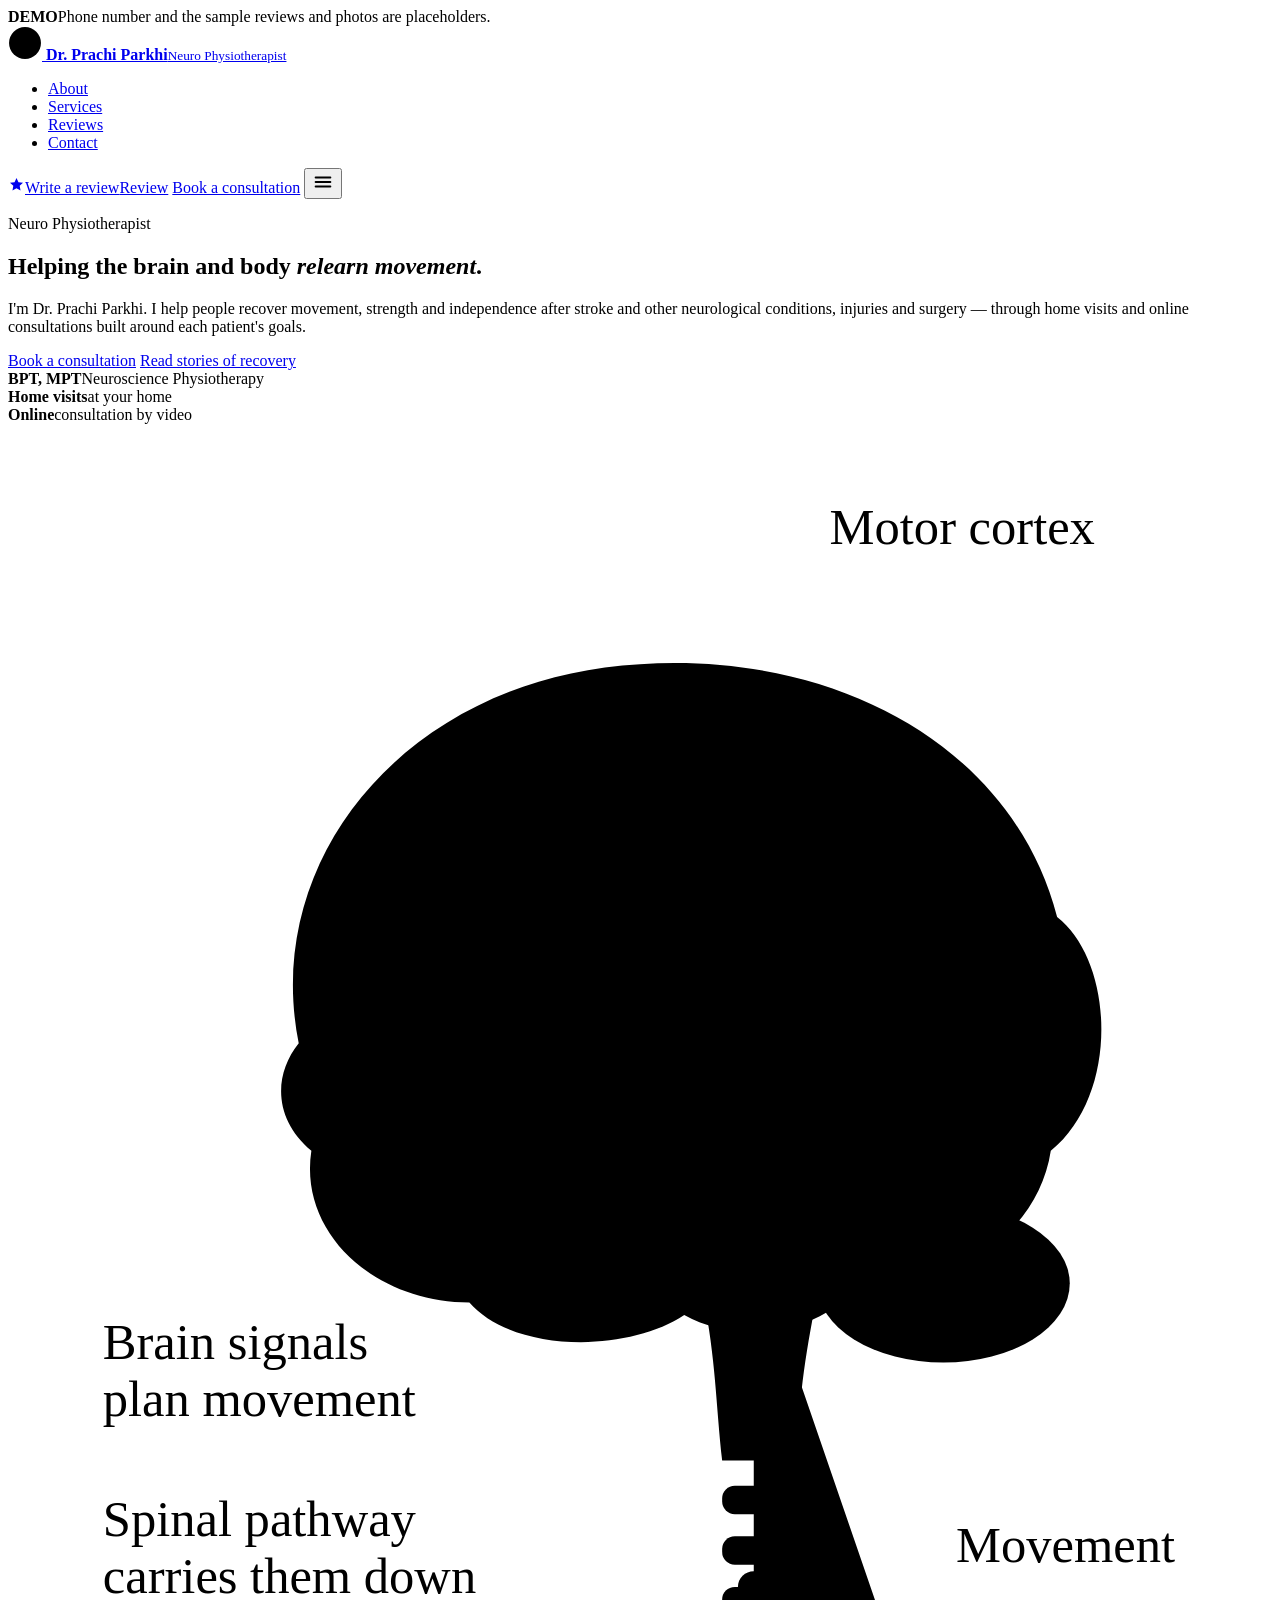
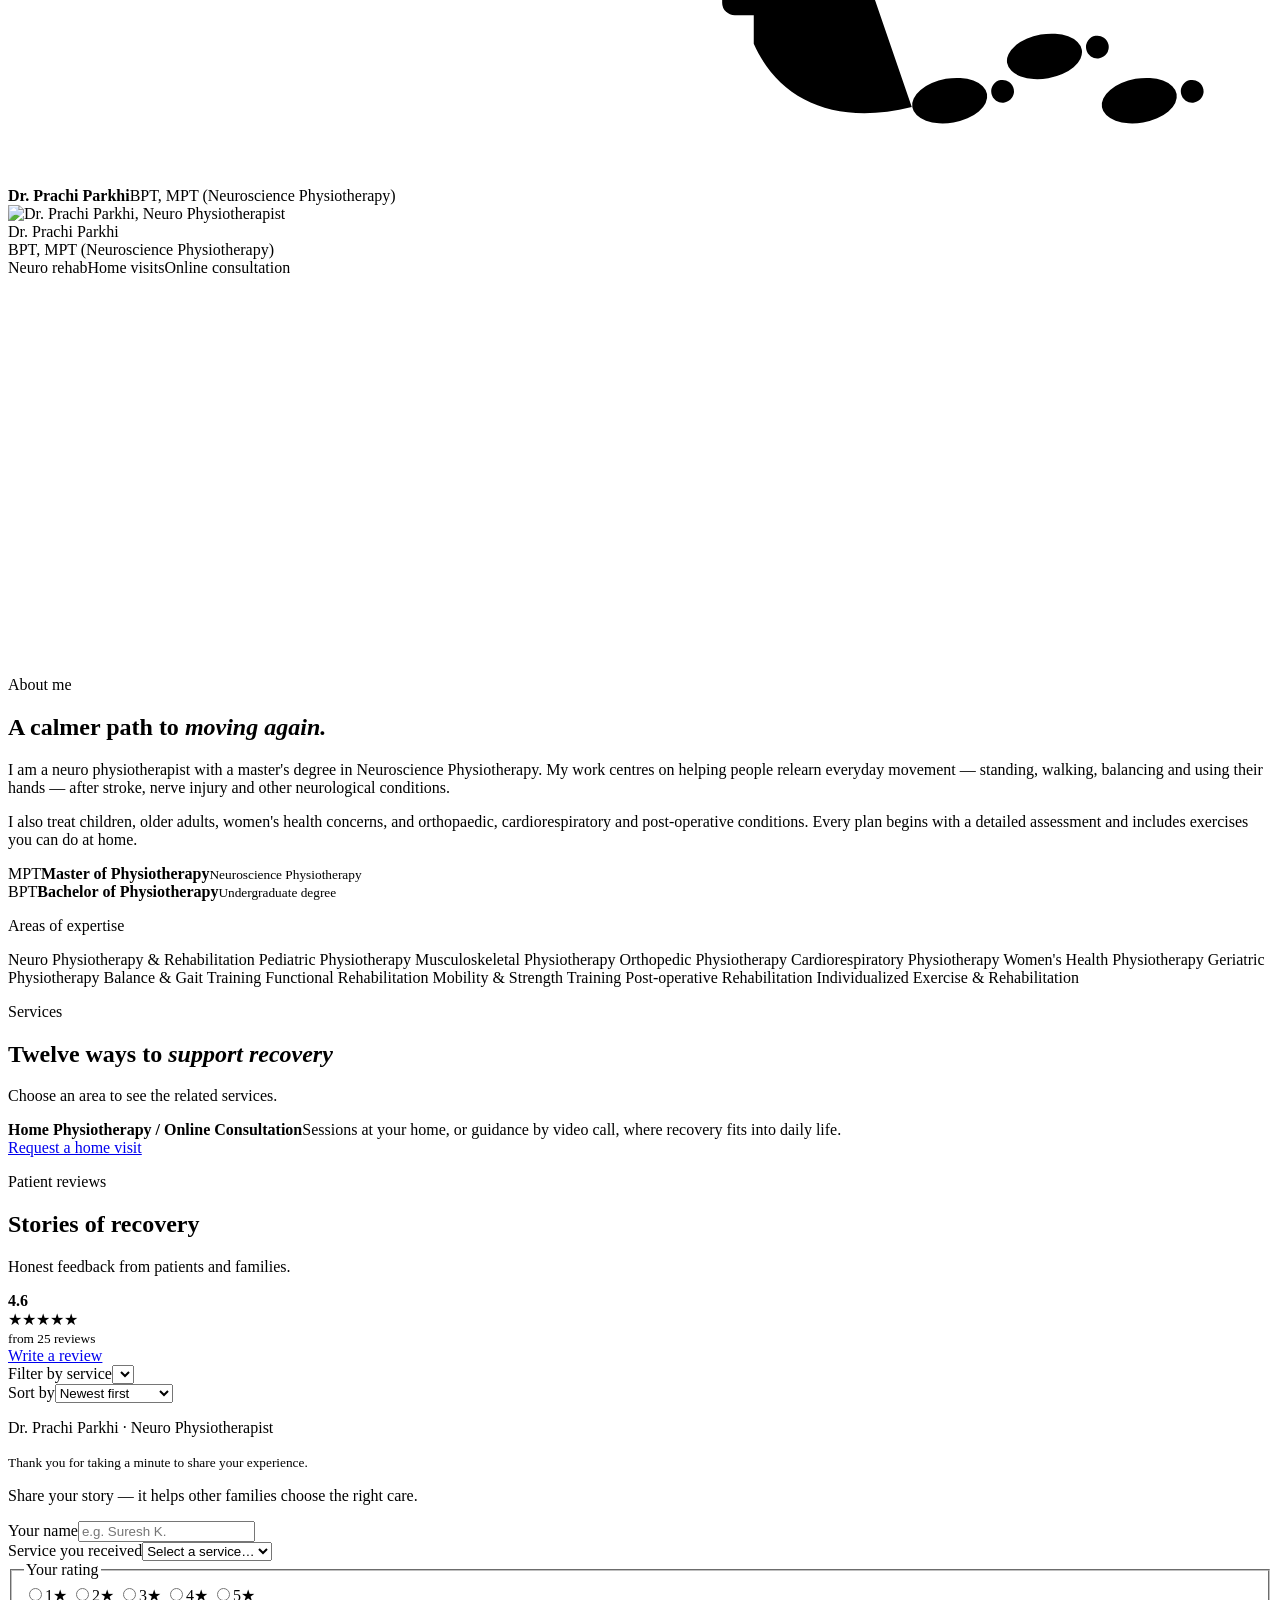
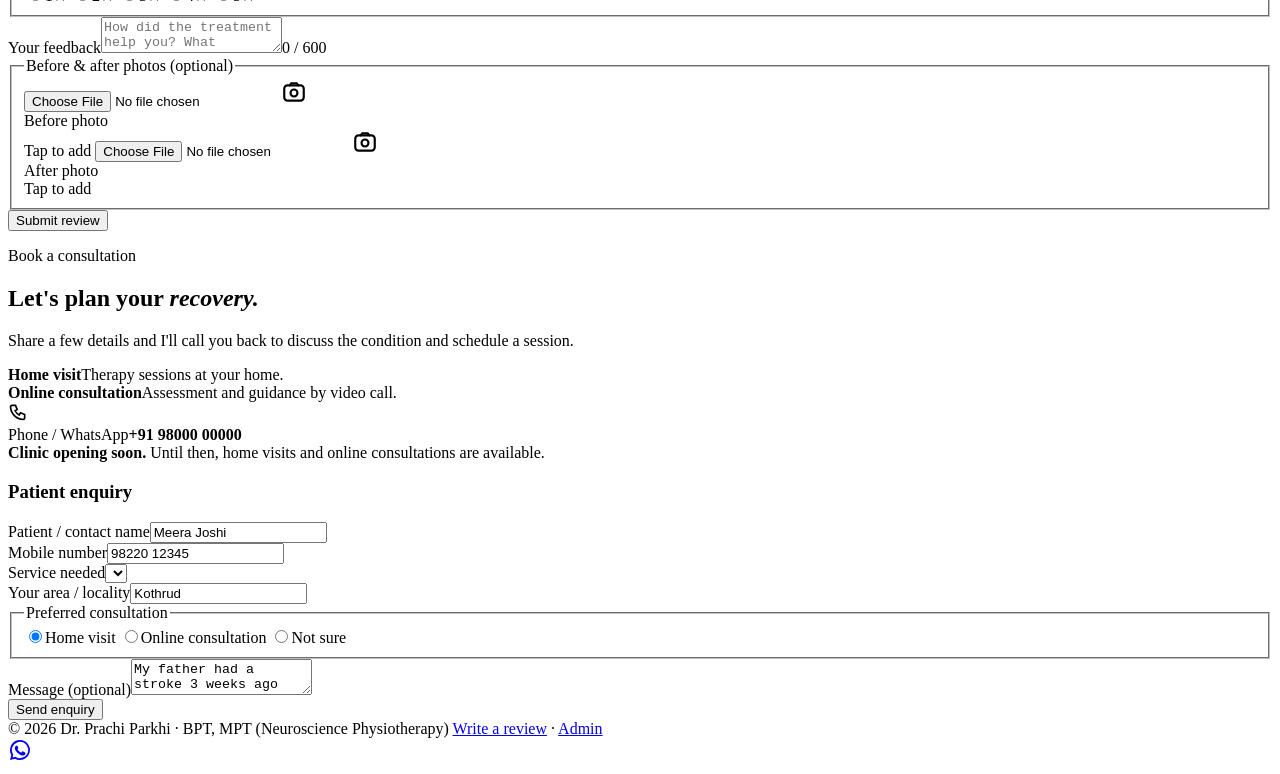
==== index.html @ 71c24b9c "Add files via upload" ====
<!doctype html>
<html lang="en">
<head>
  <meta charset="utf-8">
  <meta name="viewport" content="width=device-width, initial-scale=1, viewport-fit=cover">
  <title>Dr. Prachi Parkhi Physiotherapy</title>
  <meta name="description" content="Dr. Prachi Parkhi — Neuro Physiotherapist (BPT, MPT Neuroscience Physiotherapy). Neuro rehabilitation for stroke, Parkinson's, spinal cord and brain injury, plus paediatric, orthopaedic, geriatric and women's health physiotherapy. Home visits and online consultation.">
  <meta name="keywords" content="Dr. Prachi Parkhi, neuro physiotherapist, neuro rehabilitation, stroke rehabilitation, Parkinson's physiotherapy, home physiotherapy, online physiotherapy consultation, paediatric physiotherapy, orthopaedic physiotherapy, geriatric physiotherapy, women's health physiotherapy">
  <meta property="og:title" content="Dr. Prachi Parkhi — Neuro Physiotherapist">
  <meta property="og:description" content="Neuro rehabilitation and complete physiotherapy care. Home visits and online consultation. Read stories of recovery and book a consultation.">
  <meta property="og:url" content="https://www.example.com/">
  <meta property="og:type" content="website">
  <link rel="canonical" href="https://www.example.com/">
  <link rel="icon" href="images/favicon.svg" type="image/svg+xml">
  <link rel="manifest" href="site.webmanifest">
  <meta name="theme-color" content="#1E6B66">
  <link rel="preconnect" href="https://fonts.googleapis.com">
  <link rel="preconnect" href="https://fonts.gstatic.com" crossorigin>
  <link rel="stylesheet" href="https://fonts.googleapis.com/css2?family=Bricolage+Grotesque:opsz,wght@12..96,500;12..96,700&family=Instrument+Serif:ital@0;1&family=Plus+Jakarta+Sans:wght@400;600;700&family=Source+Sans+3:wght@400;600;700&family=IBM+Plex+Mono:wght@400;500&display=swap">
  <link rel="stylesheet" href="css/style.css">
  <script type="application/ld+json">
{
  "@context": "https://schema.org",
  "@type": "Physiotherapy",
  "name": "Dr. Prachi Parkhi — Neuro Physiotherapist",
  "description": "Neuro physiotherapy and rehabilitation, with paediatric, orthopaedic & MSK, cardiorespiratory, women's health and geriatric physiotherapy. Home visits and online consultation.",
  "medicalSpecialty": "Neurologic",
  "employee": {"@type":"Person","name":"Dr. Prachi Parkhi","jobTitle":"Neuro Physiotherapist","hasCredential":["BPT","MPT (Neuroscience Physiotherapy)"]},
  "availableService": [
    {"@type":"MedicalTherapy","name":"Neuro Rehabilitation"},
    {"@type":"MedicalTherapy","name":"Balance & Gait Training"},
    {"@type":"MedicalTherapy","name":"Functional Rehabilitation"},
    {"@type":"MedicalTherapy","name":"Orthopedic & MSK Rehabilitation"},
    {"@type":"MedicalTherapy","name":"Pain Management"},
    {"@type":"MedicalTherapy","name":"Post-operative Rehabilitation"},
    {"@type":"MedicalTherapy","name":"Pediatric Physiotherapy"},
    {"@type":"MedicalTherapy","name":"Women's Health Physiotherapy"},
    {"@type":"MedicalTherapy","name":"Geriatric Physiotherapy"},
    {"@type":"MedicalTherapy","name":"Cardiorespiratory Physiotherapy"},
    {"@type":"MedicalTherapy","name":"Strength & Conditioning"},
    {"@type":"MedicalTherapy","name":"Home Physiotherapy / Online Consultation"}
  ]
}
</script>
</head>
<body>
<div class="demo" role="note"><b>DEMO</b>Phone number and the sample reviews and photos are placeholders.</div>

<header class="nav">
  <div class="wrap bar">
    <a class="brand" href="#top" aria-label="Dr. Prachi Parkhi, home">
      <svg width="34" height="34" viewBox="0 0 32 32" aria-hidden="true"><circle cx="16" cy="16" r="15" fill="var(--primary)"/><path d="M7 18c3 0 3-6 6-6s3 9 6 9 3-6 6-6" fill="none" stroke="var(--primary-ink)" stroke-width="2.4" stroke-linecap="round"/></svg>
      <span class="bt"><strong>Dr. Prachi Parkhi</strong><small>Neuro Physiotherapist</small></span>
    </a>
    <nav aria-label="Main"><ul class="desk">
      <li><a href="#about">About</a></li>
      <li><a href="#services">Services</a></li>
      <li><a href="#reviews">Reviews</a></li>
      <li><a href="#contact">Contact</a></li>
    </ul></nav>
    <div class="nav-end">
      <a class="btn btn-review" href="#reviewForm"><svg width="17" height="17" viewBox="0 0 24 24" aria-hidden="true"><path fill="currentColor" d="M12 2.8l2.8 5.9 6.4.8-4.7 4.4 1.2 6.4L12 17.2l-5.7 3.1 1.2-6.4-4.7-4.4 6.4-.8z"/></svg><span class="full">Write a review</span><span class="short">Review</span></a>
      <a class="btn btn-accent btn-book" href="#contact">Book a consultation</a>
      <button class="menu-btn" id="menuBtn" type="button" aria-expanded="false" aria-controls="mobileMenu" aria-label="Open menu">
        <svg width="22" height="22" viewBox="0 0 24 24" fill="none" stroke="currentColor" stroke-width="2.2" stroke-linecap="round"><path id="menuIco" d="M4 7h16M4 12h16M4 17h16"/></svg>
      </button>
    </div>
  </div>
  <div class="mobile-menu" id="mobileMenu" hidden>
    <ul class="wrap" style="list-style:none;margin:0">
      <li><a href="#about">About</a></li>
      <li><a href="#services">Services</a></li>
      <li><a href="#reviews">Reviews</a></li>
      <li><a href="#reviewForm" class="mm-review">★ Write a review</a></li>
      <li><a href="#contact">Book a consultation</a></li>
    </ul>
  </div>
</header>

<main id="top">
  <section class="hero">
    <div class="wrap">
      <div>
        <p class="label">Neuro Physiotherapist</p>
        <h1>Helping the brain and body <em>relearn movement</em>.</h1>
        <p class="lede">I'm Dr. Prachi Parkhi. I help people recover movement, strength and independence after stroke and other neurological conditions, injuries and surgery — through home visits and online consultations built around each patient's goals.</p>
        <div class="ctas">
          <a class="btn btn-accent" href="#contact">Book a consultation</a>
          <a class="btn btn-outline" href="#reviews">Read stories of recovery</a>
        </div>
        <div class="facts">
          <div><strong>BPT, MPT</strong><span>Neuroscience Physiotherapy</span></div>
          <div><strong>Home visits</strong><span>at your home</span></div>
          <div><strong>Online</strong><span>consultation by video</span></div>
        </div>
      </div>
      <figure class="portrait" style="margin:0">
        <svg id="brainSvg" viewBox="0 0 400 430" role="img" aria-label="Illustration: the brain's motor cortex sends signals down the spinal cord to the legs, producing a step forward">
          <ellipse class="b-cereb" cx="296" cy="272" rx="40" ry="25"/>
          <path class="b-gyri" d="M266 268c10-6 22-6 32 0M270 280c12-5 26-5 38 1M280 291c9-3 19-3 28 0"/>
          <path class="b-stem" d="M220 276c4 20 4 34 6 52h24c0-18 2-32 6-52z"/>
          <path class="b-brain" d="M92 196C80 136 128 80 200 76c62-4 118 26 132 80 18 14 20 56-2 74-4 26-30 44-58 40-14 18-40 22-58 12-18 12-54 12-68-4-30 0-54-22-50-48-12-10-12-24-4-34z"/>
          <path class="b-gyri" d="M118 148c18-10 30 8 50-2M108 196c20-10 40 10 64-4M136 246c20-12 44 6 66-6M252 108c12 18 0 30 16 46M282 130c16 16 4 32 20 46M272 198c20-4 30 16 48 14M244 238c16-12 30 6 50-2M150 108c14 4 20 20 36 18"/>
          <path class="b-sulcus" d="M138 230c42-18 82-10 124-26"/>
          <path class="b-motor" d="M210 84c-10 48-16 96-34 142"/>
          <path class="b-sulcus" d="M226 80c-10 50-16 100-34 146"/>
          <path class="b-cord" d="M238 328v58"/>
          <rect class="b-vert" x="226" y="336" width="24" height="9" rx="4"/>
          <rect class="b-vert" x="226" y="352" width="24" height="9" rx="4"/>
          <rect class="b-vert" x="226" y="368" width="24" height="9" rx="4"/>
          <path class="b-tract" id="tract" d="M198 150c6 50 26 92 38 140v96c8 18 26 26 50 20"/>
          <circle class="b-pulse" r="5"><animateMotion dur="2.6s" repeatCount="indefinite" begin="0s"><mpath href="#tract"/></animateMotion></circle>
          <circle class="b-pulse" r="0"><set attributeName="r" to="5" begin="0.87s"/><animateMotion dur="2.6s" repeatCount="indefinite" begin="0.87s"><mpath href="#tract"/></animateMotion></circle>
          <circle class="b-pulse" r="0"><set attributeName="r" to="5" begin="1.73s"/><animateMotion dur="2.6s" repeatCount="indefinite" begin="1.73s"><mpath href="#tract"/></animateMotion></circle>
          <g class="b-foot">
            <g transform="rotate(80 298 404)"><ellipse cx="298" cy="404" rx="7" ry="12"/><circle cx="298" cy="387" r="3.6"/></g>
            <g transform="rotate(80 328 390)"><ellipse cx="328" cy="390" rx="7" ry="12"/><circle cx="328" cy="373" r="3.6"/></g>
            <g transform="rotate(80 358 404)"><ellipse cx="358" cy="404" rx="7" ry="12"/><circle cx="358" cy="387" r="3.6"/></g>
          </g>
          <path class="b-lead" d="M214 92L256 40"/><circle class="b-dot" cx="214" cy="92" r="4"/>
          <text class="b-lbl" x="260" y="38">Motor cortex</text>
          <path class="b-lead" d="M100 300L168 300"/>
          <text class="b-lbl" x="30" y="296">Brain signals</text>
          <text class="b-lbl" x="30" y="314" style="font-weight:400;fill:var(--muted)">plan movement</text>
          <path class="b-lead" d="M224 356L160 356"/>
          <text class="b-lbl" x="30" y="352">Spinal pathway</text>
          <text class="b-lbl" x="30" y="370" style="font-weight:400;fill:var(--muted)">carries them down</text>
          <text class="b-lbl" x="300" y="360">Movement</text>
        </svg>
        <figcaption class="ph"><strong>Dr. Prachi Parkhi</strong><span>BPT, MPT (Neuroscience Physiotherapy)</span></figcaption>
      </figure>
    </div>
  </section>

  <section class="about" id="about">
    <div class="wrap about-grid">
      <aside class="id-card" aria-label="Profile">
        <img class="id-photo" src="images/prachi-parkhi.jpg" alt="Dr. Prachi Parkhi, Neuro Physiotherapist" width="132" height="132">
        <div>
          <div class="nm">Dr. Prachi Parkhi</div>
          <div class="deg">BPT, MPT (Neuroscience Physiotherapy)</div>
        </div>
                <div class="badges"><span>Neuro rehab</span><span>Home visits</span><span>Online consultation</span></div>
        <svg class="wave" viewBox="0 0 400 120" aria-hidden="true"><path d="M0 80 C40 80 50 30 90 30 S140 100 180 100 230 20 270 20 320 90 360 90 390 60 400 60" fill="none" stroke="var(--b-sun)" stroke-width="3" stroke-linecap="round" opacity=".55"/><path d="M0 100 C40 100 60 60 100 60 S150 110 190 110 240 50 280 50 330 105 370 105 400 90 400 90" fill="none" stroke="var(--b-blue)" stroke-width="2" stroke-linecap="round" opacity=".7"/></svg>
      </aside>
      <div class="about-text">
        <p class="label">About me</p>
        <h2>A calmer path to <i>moving again.</i></h2>
        <p>I am a neuro physiotherapist with a master's degree in Neuroscience Physiotherapy. My work centres on helping people relearn everyday movement — standing, walking, balancing and using their hands — after stroke, nerve injury and other neurological conditions.</p>
        <p>I also treat children, older adults, women's health concerns, and orthopaedic, cardiorespiratory and post-operative conditions. Every plan begins with a detailed assessment and includes exercises you can do at home.</p>
        <div class="quals">
          <div class="qual"><span class="d">MPT</span><span><b>Master of Physiotherapy</b><small>Neuroscience Physiotherapy</small></span></div>
          <div class="qual"><span class="d">BPT</span><span><b>Bachelor of Physiotherapy</b><small>Undergraduate degree</small></span></div>
        </div>
        <p class="label exp-title">Areas of expertise</p>
        <div class="chips">
          <span class="chip key">Neuro Physiotherapy & Rehabilitation</span>
          <span class="chip">Pediatric Physiotherapy</span>
          <span class="chip">Musculoskeletal Physiotherapy</span>
          <span class="chip">Orthopedic Physiotherapy</span>
          <span class="chip">Cardiorespiratory Physiotherapy</span>
          <span class="chip">Women's Health Physiotherapy</span>
          <span class="chip">Geriatric Physiotherapy</span>
          <span class="chip">Balance & Gait Training</span>
          <span class="chip">Functional Rehabilitation</span>
          <span class="chip">Mobility & Strength Training</span>
          <span class="chip">Post-operative Rehabilitation</span>
          <span class="chip">Individualized Exercise & Rehabilitation</span>
        </div>
      </div>
    </div>
  </section>

  <section class="services" id="services">
    <div class="wrap">
      <div class="b-head">
        <p class="b-eyebrow">Services</p>
        <h2>Twelve ways to <i>support recovery</i></h2>
        <p>Choose an area to see the related services.</p>
      </div>
      <div class="tabs-scroll"><div class="tabs" role="tablist" aria-label="Service areas" id="tabs"></div></div>
      <div class="svc-row" id="svcPanel" role="tabpanel"></div>
      <div class="home-band">
        <div><strong>Home Physiotherapy / Online Consultation</strong><span>Sessions at your home, or guidance by video call, where recovery fits into daily life.</span></div>
        <a class="btn" href="#contact" data-svc="Home Physiotherapy / Online Consultation">Request a home visit</a>
      </div>
    </div>
  </section>

  <section class="reviews" id="reviews">
    <div class="wrap">
      <div class="rev-top">
        <div class="sec-head" style="margin:0">
          <p class="label">Patient reviews</p>
          <h2>Stories of recovery</h2>
          <p>Honest feedback from patients and families.</p>
        </div>
        <div class="score-b" aria-live="polite">
          <b id="avg">4.6</b>
          <div><div class="st" id="avgStars" aria-hidden="true">★★★★★</div><small id="count">from 25 reviews</small></div>
          <a class="btn btn-accent btn-sm" href="#reviewForm">Write a review</a>
        </div>
      </div>

      <div class="rev-list-col">
        <div class="rev-tools">
          <div class="field"><label for="fSvc">Filter by service</label><select id="fSvc"></select></div>
          <div class="field"><label for="fSort">Sort by</label><select id="fSort"><option value="new">Newest first</option><option value="high">Highest rating</option><option value="low">Lowest rating</option><option value="photos">With photos first</option></select></div>
          <span class="rev-shown" id="revShown" aria-live="polite"></span>
        </div>
        <div class="rev-list" id="revList"></div>
      </div>

      <form class="card-form rv-form" id="reviewForm" novalidate>
        <div class="rf-head">
          <div class="review-intro">
            <p class="label">Dr. Prachi Parkhi · Neuro Physiotherapist</p>
            <small>Thank you for taking a minute to share your experience.</small>
          </div>
          <p class="hint">Share your story — it helps other families choose the right care.</p>
        </div>
        <div class="rf-a">
          <div class="row2">
            <div class="field"><label for="rvName">Your name</label><input type="text" id="rvName" autocomplete="name" maxlength="60" placeholder="e.g. Suresh K."></div>
            <div class="field"><label for="rvSvc">Service you received</label><select id="rvSvc"><option value="">Select a service…</option></select></div>
          </div>
          <fieldset class="field">
            <legend>Your rating</legend>
            <div class="rate-row">
              <div class="rate">
                <input type="radio" name="rating" id="r1" value="1"><label for="r1">1<span>★</span></label>
                <input type="radio" name="rating" id="r2" value="2"><label for="r2">2<span>★</span></label>
                <input type="radio" name="rating" id="r3" value="3"><label for="r3">3<span>★</span></label>
                <input type="radio" name="rating" id="r4" value="4"><label for="r4">4<span>★</span></label>
                <input type="radio" name="rating" id="r5" value="5"><label for="r5">5<span>★</span></label>
              </div>
              <span class="rate-word" id="rateWord"></span>
            </div>
          </fieldset>
          <div class="field"><label for="rvText">Your feedback</label><textarea id="rvText" maxlength="600" placeholder="How did the treatment help you? What changed in your daily life?"></textarea><span class="count" id="rvCount">0 / 600</span></div>
        </div>
        <div class="rf-b">
          <fieldset class="field">
            <legend>Before & after photos <span class="opt">(optional)</span></legend>
            <div class="photos">
              <label class="drop" id="dropBefore"><input type="file" accept="image/*" id="fileBefore" aria-label="Add a before photo">
                <span><svg width="26" height="26" viewBox="0 0 24 24" fill="none" stroke="currentColor" stroke-width="2" stroke-linecap="round"><rect x="3" y="5" width="18" height="14" rx="3"/><circle cx="12" cy="12" r="3.2"/><path d="M8 5l1.5-2h5L16 5"/></svg><br><span class="t">Before photo</span><br><span class="s">Tap to add</span></span>
              </label>
              <label class="drop" id="dropAfter"><input type="file" accept="image/*" id="fileAfter" aria-label="Add an after photo">
                <span><svg width="26" height="26" viewBox="0 0 24 24" fill="none" stroke="currentColor" stroke-width="2" stroke-linecap="round"><rect x="3" y="5" width="18" height="14" rx="3"/><circle cx="12" cy="12" r="3.2"/><path d="M8 5l1.5-2h5L16 5"/></svg><br><span class="t">After photo</span><br><span class="s">Tap to add</span></span>
              </label>
            </div>
          </fieldset>
          <label class="check" id="consentRow" hidden><input type="checkbox" id="rvConsent"> I agree that these photos may be shown on this website with my review.</label>
          <p class="err" id="rvErr" hidden></p>
          <button class="btn btn-primary" type="submit" id="rvSubmit">Submit review</button>
          <div class="ok" id="rvOk" hidden><strong>Thank you for sharing your story.</strong><span>Dr. Prachi will review it shortly; it will appear on the website once approved.</span></div>
        </div>
      </form>
    </div>
  </section>

  <section class="contact" id="contact">
    <div class="wrap">
      <div class="contact-info">
        <p class="label">Book a consultation</p>
        <h2>Let's plan your <i>recovery.</i></h2>
        <p style="color:var(--muted)">Share a few details and I'll call you back to discuss the condition and schedule a session.</p>
        <div class="modes">
          <div class="mode"><b>Home visit</b><span>Therapy sessions at your home.</span></div>
          <div class="mode"><b>Online consultation</b><span>Assessment and guidance by video call.</span></div>
        </div>
        <div class="contact-line"><div class="ico"><svg width="20" height="20" viewBox="0 0 24 24" fill="none" stroke="currentColor" stroke-width="2"><path d="M5 4h4l2 5-2.5 1.5a11 11 0 0 0 5 5L15 13l5 2v4a2 2 0 0 1-2 2A16 16 0 0 1 3 6a2 2 0 0 1 2-2"/></svg></div><div><span>Phone / WhatsApp</span><strong>+91 98000 00000</strong></div></div>
        <div class="soon"><strong>Clinic opening soon.</strong> Until then, home visits and online consultations are available.</div>
      </div>

      <form class="card-form" id="enqForm" novalidate>
        <h3>Patient enquiry</h3>
        <div class="row2">
          <div class="field"><label for="eqName">Patient / contact name</label><input type="text" id="eqName" autocomplete="name" value="Meera Joshi"></div>
          <div class="field"><label for="eqPhone">Mobile number</label><input type="tel" id="eqPhone" autocomplete="tel" inputmode="tel" value="98220 12345"></div>
        </div>
        <div class="row2">
          <div class="field"><label for="eqSvc">Service needed</label><select id="eqSvc"></select></div>
          <div class="field"><label for="eqArea">Your area / locality</label><input type="text" id="eqArea" value="Kothrud"></div>
        </div>
        <fieldset class="field">
          <legend>Preferred consultation</legend>
          <div class="pills">
            <input type="radio" name="mode" id="mHome" value="Home visit" checked><label for="mHome">Home visit</label>
            <input type="radio" name="mode" id="mOnline" value="Online consultation"><label for="mOnline">Online consultation</label>
            <input type="radio" name="mode" id="mUnsure" value="Not sure"><label for="mUnsure">Not sure</label>
          </div>
        </fieldset>
        <div class="field"><label for="eqMsg">Message <span class="opt">(optional)</span></label><textarea id="eqMsg" placeholder="Brief history, when symptoms started, current difficulties…">My father had a stroke 3 weeks ago and has weakness on his right side. Looking for home sessions.</textarea></div>
        <p class="err" id="eqErr" hidden></p>
        <button class="btn btn-accent" type="submit">Send enquiry</button>
        <div class="ok" id="eqOk" hidden>
          <strong>Enquiry ready.</strong>
          <span>In this demo nothing is sent. On the live site it arrives by email; you can also send it on WhatsApp now:</span>
          <a class="btn btn-wa" id="eqWa" href="#" target="_blank" rel="noopener">Send on WhatsApp</a>
        </div>
      </form>
    </div>
  </section>
</main>

<footer>
  <div class="wrap">
    <span>© 2026 Dr. Prachi Parkhi · BPT, MPT (Neuroscience Physiotherapy)</span>
    <span><a href="#review">Write a review</a> · <a href="#admin">Admin</a></span>
  </div>
</footer>

<a class="wa-float" id="waFloat" href="#" target="_blank" rel="noopener" aria-label="Chat on WhatsApp">
  <svg width="24" height="24" viewBox="0 0 24 24" aria-hidden="true"><path fill="currentColor" d="M12 2a10 10 0 0 0-8.6 15.1L2 22l5-1.3A10 10 0 1 0 12 2Zm0 18.2a8.2 8.2 0 0 1-4.2-1.2l-.3-.2-3 .8.8-2.9-.2-.3A8.2 8.2 0 1 1 12 20.2Zm4.5-6.1c-.2-.1-1.5-.7-1.7-.8-.2-.1-.4-.1-.6.1l-.8 1c-.1.2-.3.2-.5.1a6.7 6.7 0 0 1-3.3-2.9c-.3-.4.3-.4.7-1.3.1-.2 0-.3 0-.4l-.8-1.8c-.2-.5-.4-.4-.6-.4h-.5a1 1 0 0 0-.7.3 3 3 0 0 0-.9 2.2 5.2 5.2 0 0 0 1.1 2.7 11.8 11.8 0 0 0 4.5 4c1.7.7 2.3.8 3.2.6.5-.1 1.5-.6 1.7-1.2.2-.6.2-1.1.2-1.2-.1-.1-.3-.2-.5-.3Z"/></svg>
</a>

<div class="admin" id="admin" hidden>
  <div class="wrap">
    <div class="admin-bar">
      <div><p class="label">Admin</p><h2>Review approvals</h2></div>
      <a class="btn btn-ghost btn-sm" href="#top">Back to website</a>
    </div>
    <form class="card pin" id="pinForm" novalidate>
      <h3>Enter admin PIN</h3>
      <div class="field"><label for="pinIn">PIN</label><input type="password" id="pinIn" inputmode="numeric" autocomplete="off"></div>
      <small>Demo PIN: 1234. The live site will use a proper login.</small>
      <p class="err" id="pinErr" hidden>That PIN is incorrect. Try again.</p>
      <button class="btn btn-primary" type="submit">Open admin</button>
    </form>
    <div id="adminBody" hidden>
      <div class="atabs" role="tablist">
        <button type="button" role="tab" aria-selected="true" data-t="pending">Pending<span class="c" id="cPending">0</span></button>
        <button type="button" role="tab" aria-selected="false" data-t="approved">Published</button>
      </div>
      <div class="alist" id="aList"></div>
    </div>
  </div>
</div>

<script src="js/main.js"></script>
</body>
</html>
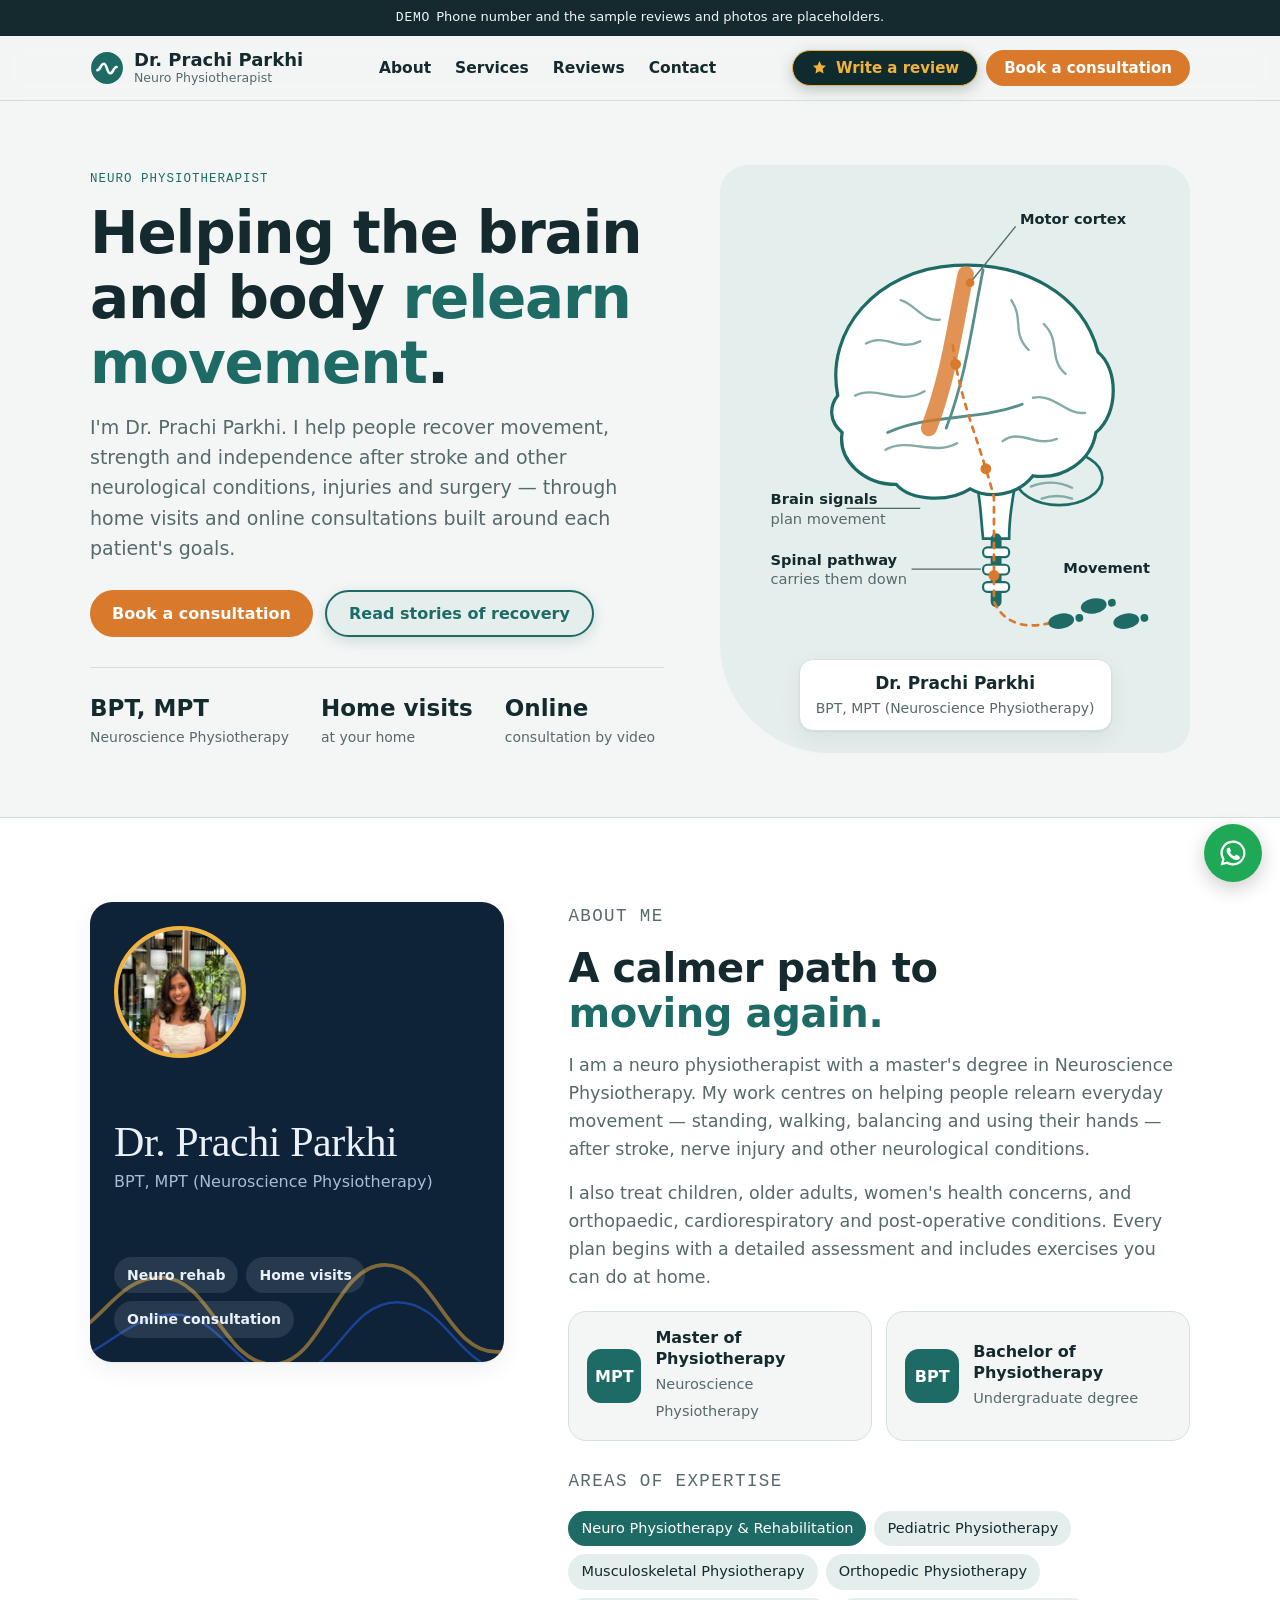
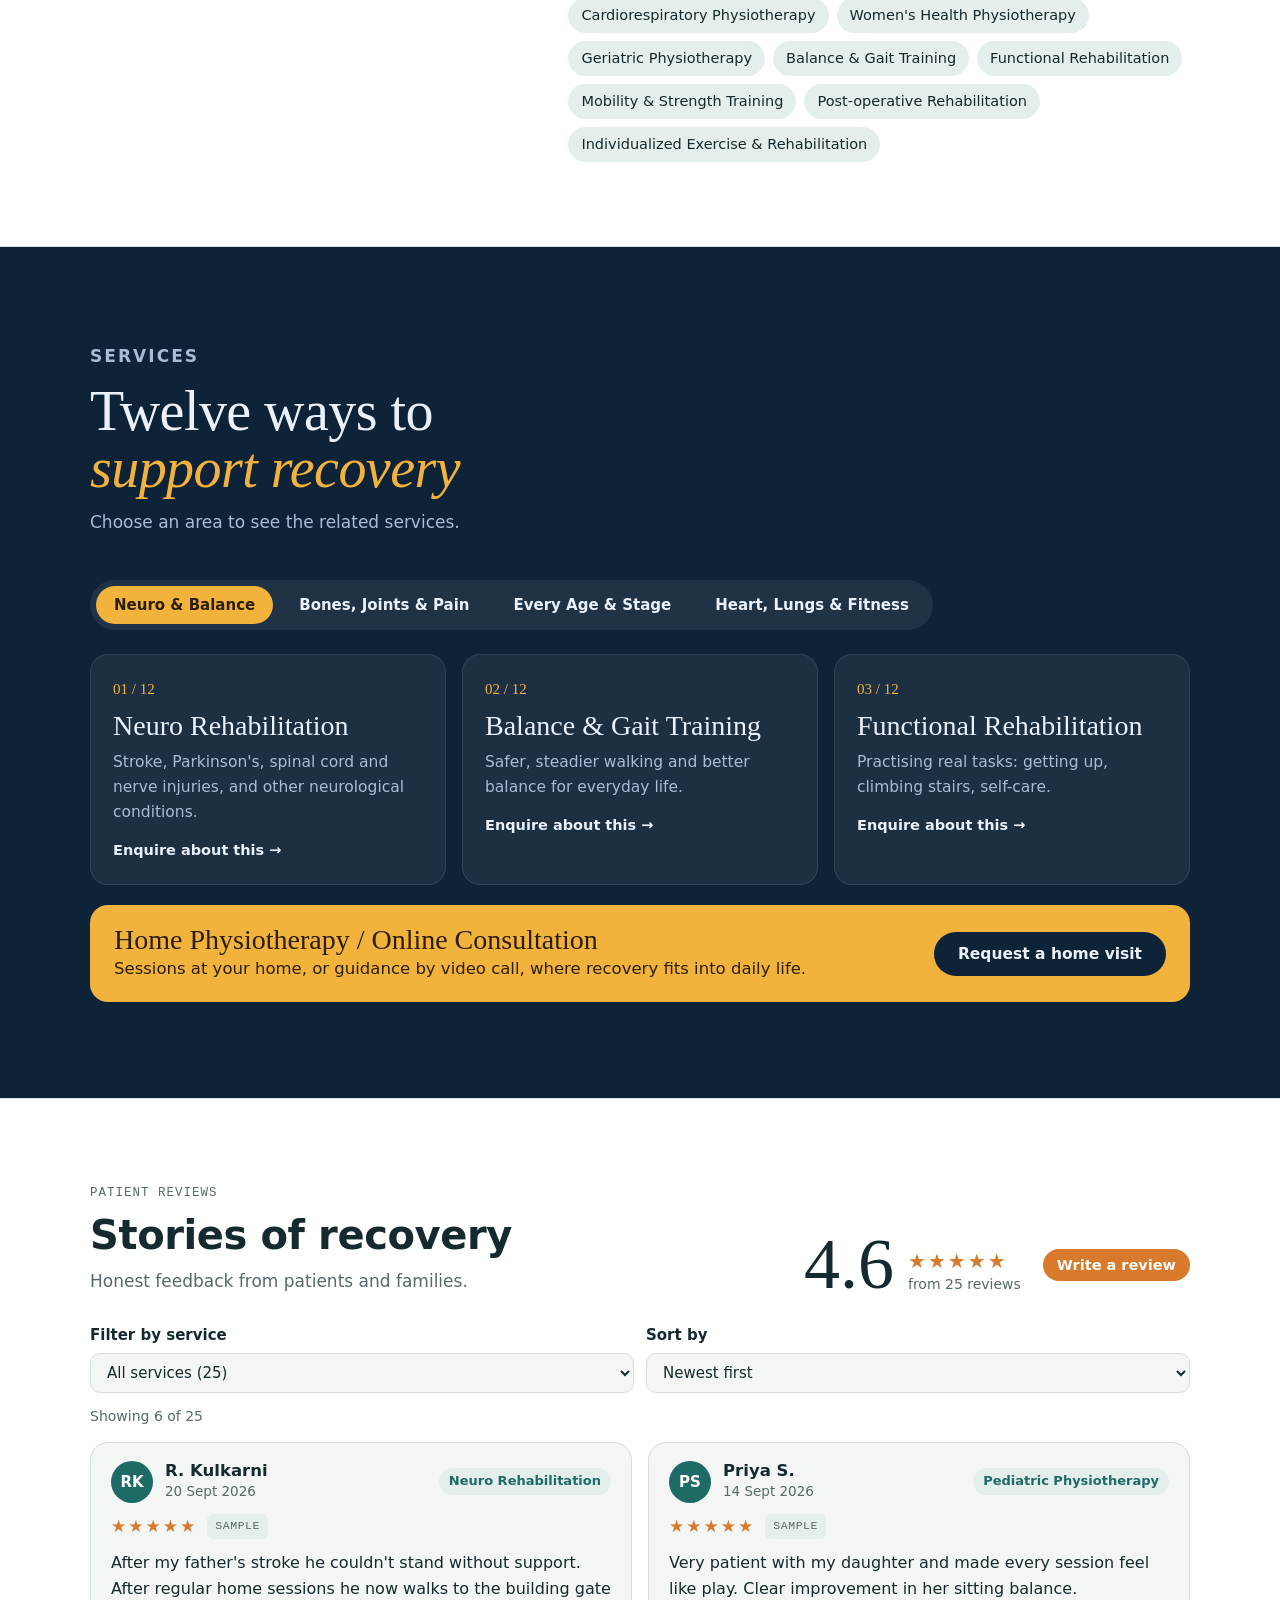
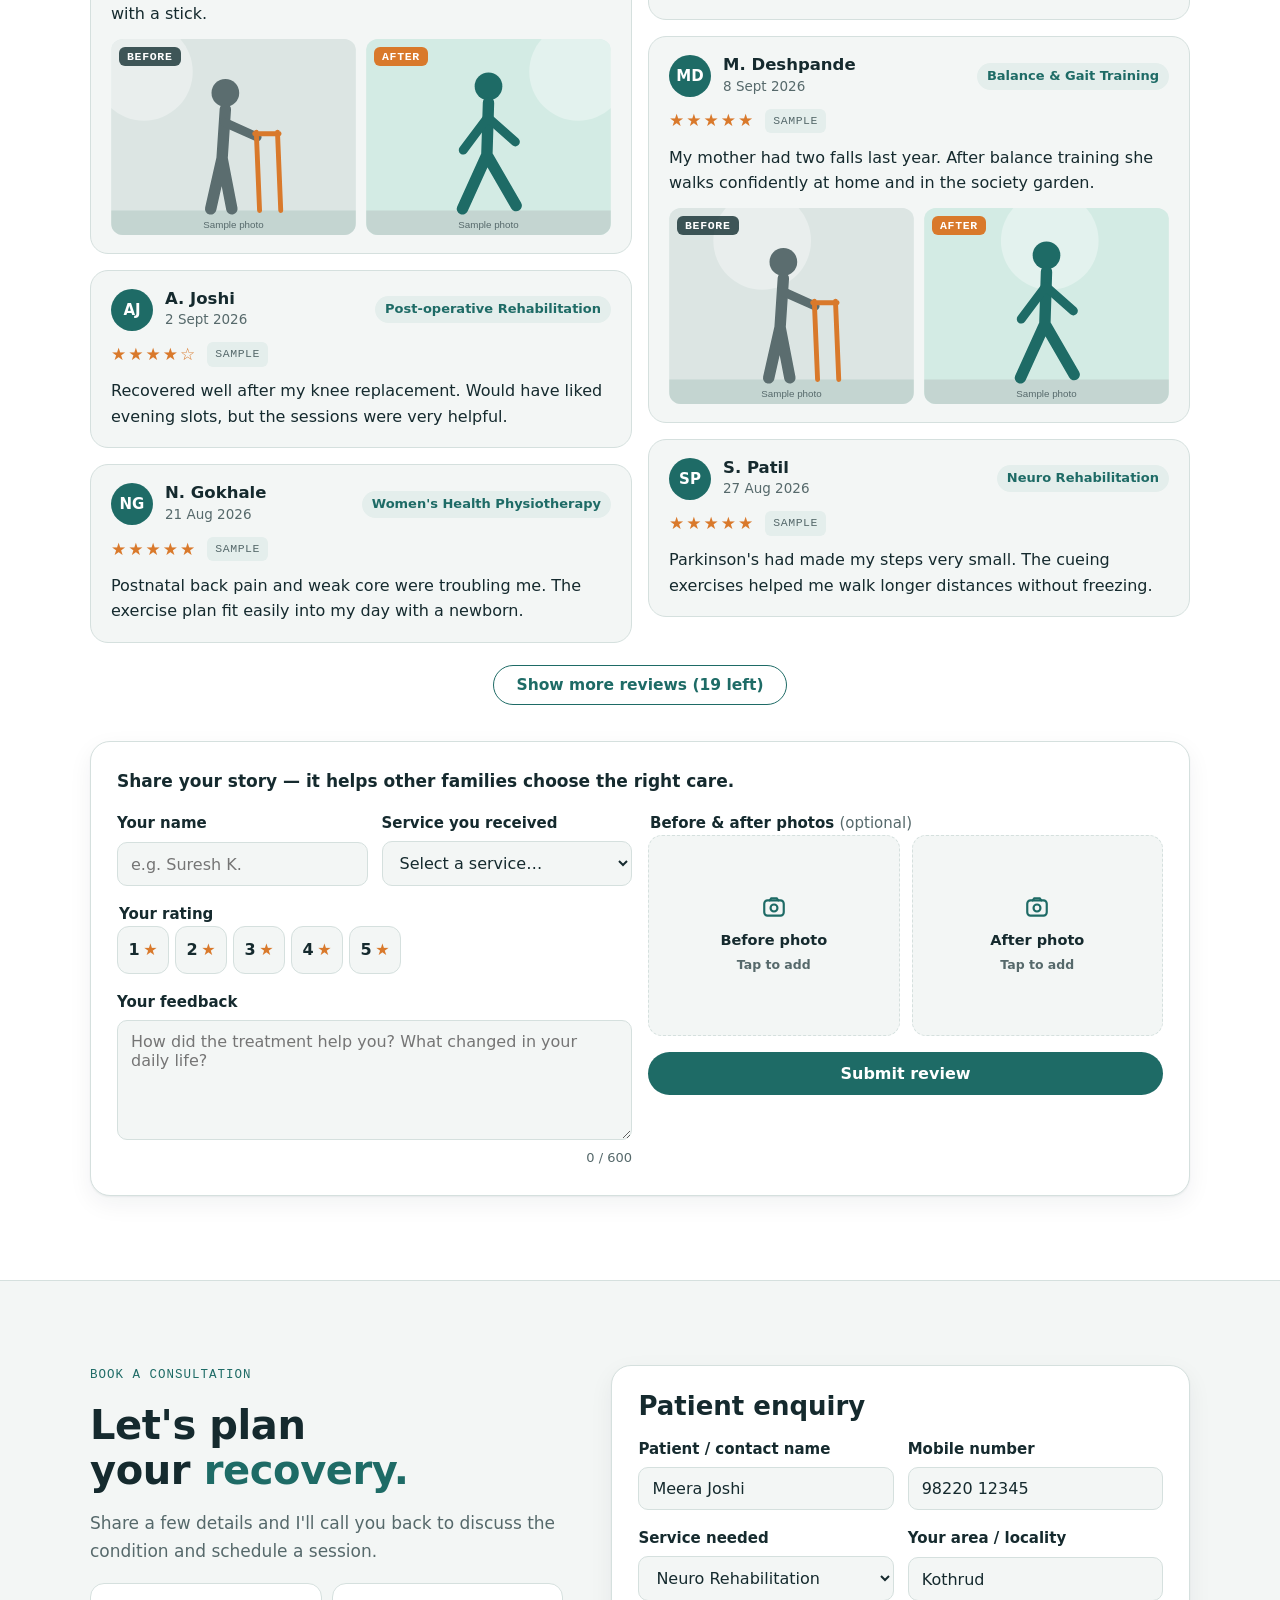
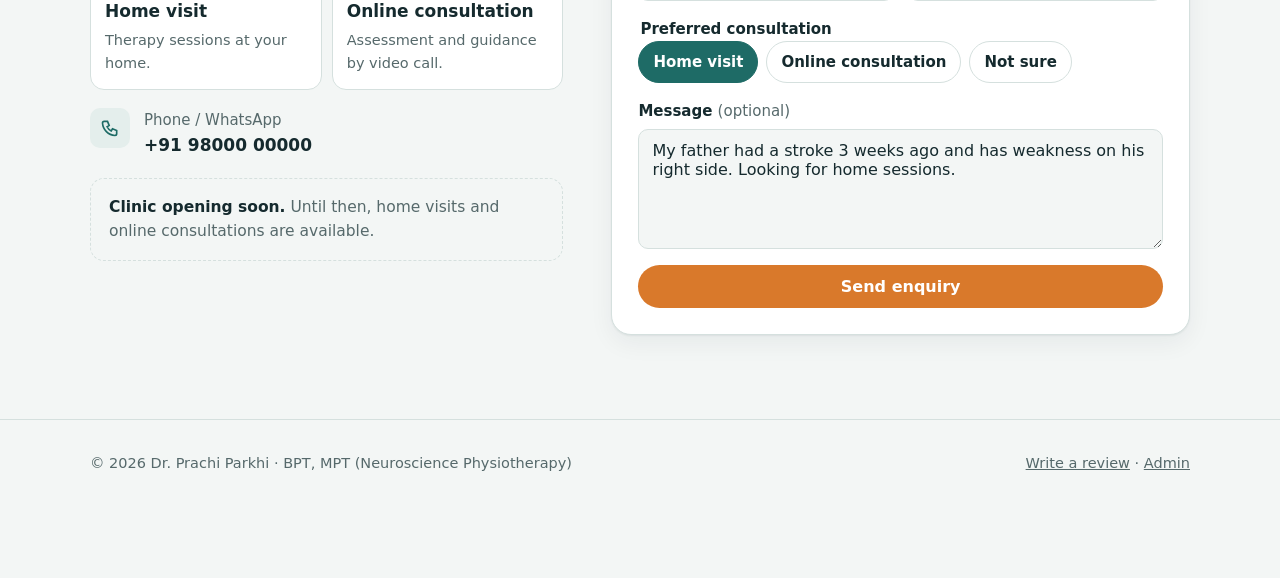
==== commit 5b700cec: "Add files via upload" ====
--- a/index.html
+++ b/index.html
@@ -11,13 +11,13 @@
   <meta property="og:url" content="https://www.example.com/">
   <meta property="og:type" content="website">
   <link rel="canonical" href="https://www.example.com/">
-  <link rel="icon" href="images/favicon.svg" type="image/svg+xml">
+  <link rel="icon" href="favicon.svg" type="image/svg+xml">
   <link rel="manifest" href="site.webmanifest">
   <meta name="theme-color" content="#1E6B66">
   <link rel="preconnect" href="https://fonts.googleapis.com">
   <link rel="preconnect" href="https://fonts.gstatic.com" crossorigin>
   <link rel="stylesheet" href="https://fonts.googleapis.com/css2?family=Bricolage+Grotesque:opsz,wght@12..96,500;12..96,700&family=Instrument+Serif:ital@0;1&family=Plus+Jakarta+Sans:wght@400;600;700&family=Source+Sans+3:wght@400;600;700&family=IBM+Plex+Mono:wght@400;500&display=swap">
-  <link rel="stylesheet" href="css/style.css">
+  <link rel="stylesheet" href="style.css">
   <script type="application/ld+json">
 {
   "@context": "https://schema.org",
@@ -135,7 +135,7 @@
   <section class="about" id="about">
     <div class="wrap about-grid">
       <aside class="id-card" aria-label="Profile">
-        <img class="id-photo" src="images/prachi-parkhi.jpg" alt="Dr. Prachi Parkhi, Neuro Physiotherapist" width="132" height="132">
+        <img class="id-photo" src="prachi-parkhi.jpg" alt="Dr. Prachi Parkhi, Neuro Physiotherapist" width="132" height="132">
         <div>
           <div class="nm">Dr. Prachi Parkhi</div>
           <div class="deg">BPT, MPT (Neuroscience Physiotherapy)</div>
@@ -339,6 +339,6 @@
   </div>
 </div>
 
-<script src="js/main.js"></script>
+<script src="main.js"></script>
 </body>
 </html>
--- a/style.css
+++ b/style.css
@@ -0,0 +1,385 @@
+/* Dr. Prachi Parkhi — site styles */
+:root{padding-top:env(safe-area-inset-top,0px);padding-bottom:env(safe-area-inset-bottom,0px)}
+body{margin:0}
+img{max-width:100%}
+:root{
+  --ground:#F3F6F5; --surface:#FFFFFF; --tint:#E4EEEC;
+  --ink:#152A2E; --muted:#56696B; --line:#D5E0DE;
+  --primary:#1E6B66; --primary-ink:#FFFFFF;
+  --accent:#D9792B; --accent-ink:#FFFFFF;
+  --deep:#0F2B2D; --on-deep:#E8F2F1; --on-deep-muted:#A7BFBF; --deep-card:rgba(255,255,255,.06); --deep-line:rgba(255,255,255,.12);
+  --wa:#1FA855; --star:#D9792B; --pending:#8A6A1F; --pending-bg:#F6ECD3; --err:#B83A2B; --good:#1E7B4F;
+  --shadow:0 1px 2px rgba(21,42,46,.06),0 8px 24px rgba(21,42,46,.06);
+  --display:"Bricolage Grotesque",ui-sans-serif,system-ui,sans-serif;
+  --body:"Source Sans 3",ui-sans-serif,system-ui,"Segoe UI",sans-serif;
+  --mono:"IBM Plex Mono",ui-monospace,Menlo,Consolas,monospace;
+}
+@media (prefers-color-scheme:dark){
+  :root:not([data-theme="light"]){
+    color-scheme:dark;
+    --ground:#0E1719; --surface:#152226; --tint:#1A2D30;
+    --ink:#E5EEED; --muted:#9DB0B1; --line:#27393C;
+    --primary:#5DBDB3; --primary-ink:#0C1A1B;
+    --accent:#EE9E5A; --accent-ink:#1A0F05;
+    --deep:#081214; --on-deep:#E8F2F1; --on-deep-muted:#9DB5B5;
+    --star:#EE9E5A; --pending:#E8C77A; --pending-bg:#3A301A; --err:#FF8A7A; --good:#6FD3A0;
+    --shadow:0 1px 2px rgba(0,0,0,.3),0 8px 24px rgba(0,0,0,.25);
+  }
+}
+:root[data-theme="dark"]{
+  color-scheme:dark;
+  --ground:#0E1719; --surface:#152226; --tint:#1A2D30;
+  --ink:#E5EEED; --muted:#9DB0B1; --line:#27393C;
+  --primary:#5DBDB3; --primary-ink:#0C1A1B;
+  --accent:#EE9E5A; --accent-ink:#1A0F05;
+  --deep:#081214; --on-deep:#E8F2F1; --on-deep-muted:#9DB5B5;
+  --star:#EE9E5A; --pending:#E8C77A; --pending-bg:#3A301A; --err:#FF8A7A; --good:#6FD3A0;
+  --shadow:0 1px 2px rgba(0,0,0,.3),0 8px 24px rgba(0,0,0,.25);
+}
+*{box-sizing:border-box}
+[hidden]{display:none!important}
+html{scroll-behavior:smooth;scroll-padding-top:76px}
+@media (prefers-reduced-motion:reduce){html{scroll-behavior:auto}*{transition:none!important;animation:none!important}}
+body{background:var(--ground);color:var(--ink);font-family:var(--body);font-size:17px;line-height:1.6;overflow-x:hidden}
+a{color:var(--primary)}
+:focus-visible{outline:3px solid var(--accent);outline-offset:2px;border-radius:4px}
+.wrap{max-width:1140px;margin-inline:auto;padding-inline:20px}
+@media (max-width:420px){.wrap{padding-inline:16px}body{font-size:16px}}
+h1,h2,h3{font-family:var(--display);line-height:1.12;text-wrap:balance;margin:0}
+h2{font-size:clamp(26px,4.2vw,40px);font-weight:700;letter-spacing:-.01em}
+h2 i{font-style:normal;color:var(--primary)}
+h3{font-size:clamp(17px,2vw,19px);font-weight:700}
+p{margin:0}
+.label{font-family:var(--mono);font-size:12.5px;letter-spacing:.08em;text-transform:uppercase;color:var(--primary)}
+section{padding-block:clamp(48px,8vw,84px)}
+.sec-head{display:grid;gap:10px;max-width:660px;margin-bottom:clamp(24px,4vw,36px)}
+.sec-head p{color:var(--muted)}
+
+.demo{background:var(--ink);color:var(--ground);font-size:13px;padding:7px 16px;text-align:center}
+.demo b{font-family:var(--mono);font-weight:500;letter-spacing:.06em;margin-right:6px}
+
+/* nav */
+header.nav{position:sticky;top:env(safe-area-inset-top,0px);z-index:40;background:color-mix(in srgb,var(--ground) 90%,transparent);backdrop-filter:saturate(1.4) blur(10px);-webkit-backdrop-filter:saturate(1.4) blur(10px);border-bottom:1px solid var(--line)}
+.nav .bar{display:flex;align-items:center;justify-content:space-between;gap:12px;height:64px}
+.brand{display:flex;align-items:center;gap:10px;text-decoration:none;color:var(--ink);min-width:0}
+.brand svg{flex:none}
+.brand .bt{display:grid;line-height:1.15;min-width:0}
+.brand strong{font-family:var(--display);font-weight:700;font-size:18px;white-space:nowrap;overflow:hidden;text-overflow:ellipsis}
+.brand small{font-size:12.5px;color:var(--muted);white-space:nowrap}
+.nav ul{display:flex;gap:24px;list-style:none;margin:0;padding:0}
+.nav ul a{color:var(--ink);text-decoration:none;font-weight:600;font-size:15.5px}
+.nav ul a:hover{color:var(--primary)}
+.nav-end{display:flex;align-items:center;gap:8px}
+.menu-btn{display:none;width:44px;height:44px;border-radius:12px;border:1.5px solid var(--line);background:var(--surface);color:var(--ink);cursor:pointer;place-items:center}
+.mobile-menu{display:none}
+@media (max-width:1100px){
+  .nav ul.desk{display:none}
+  .menu-btn{display:grid}
+  .mobile-menu{display:block;border-top:1px solid var(--line);background:var(--surface)}
+  .mobile-menu ul{display:grid;gap:0;padding-block:6px}
+  .mobile-menu a{display:block;padding:13px 4px;font-size:17px;border-bottom:1px solid var(--line)}
+  .mobile-menu li:last-child a{border-bottom:0}
+  .mobile-menu a.mm-review{color:#B7801A;font-weight:700}
+}
+@media (max-width:520px){.nav .btn-book{display:none}}
+.btn{display:inline-flex;align-items:center;justify-content:center;gap:8px;border:0;border-radius:999px;padding:12px 22px;font:600 16px var(--body);cursor:pointer;text-decoration:none;transition:transform .15s,filter .15s;text-align:center}
+.btn:hover{transform:translateY(-1px);filter:brightness(1.05)}
+.btn-accent{background:var(--accent);color:var(--accent-ink)}
+.btn-primary{background:var(--primary);color:var(--primary-ink)}
+.btn-ghost{background:transparent;color:var(--ink);border:1.5px solid var(--line)}
+.btn-wa{background:var(--wa);color:#fff}
+.btn-outline{background:var(--tint);color:var(--primary);border:2px solid var(--primary);box-shadow:0 4px 14px color-mix(in srgb,var(--primary) 18%,transparent)}
+.btn-outline:hover{background:var(--primary);color:var(--primary-ink);filter:none;box-shadow:0 8px 20px color-mix(in srgb,var(--primary) 30%,transparent)}
+.btn-review{--gold:#F2B33D;background:#0F2B2D;color:var(--gold);border:1.5px solid var(--gold);padding:8px 18px!important;font-size:15px;box-shadow:0 0 0 0 rgba(242,179,61,.5),0 4px 14px rgba(15,43,45,.25);animation:reviewPulse 2.8s ease-out 1s 3}
+.btn-review svg{color:var(--gold)}
+.btn-review:hover{background:var(--gold);color:#2B1D00;filter:none;box-shadow:0 8px 22px rgba(242,179,61,.45)}
+.btn-review:hover svg{color:#2B1D00}
+@keyframes reviewPulse{0%{box-shadow:0 0 0 0 rgba(242,179,61,.55),0 4px 14px rgba(15,43,45,.25)}70%{box-shadow:0 0 0 10px rgba(242,179,61,0),0 4px 14px rgba(15,43,45,.25)}100%{box-shadow:0 0 0 0 rgba(242,179,61,0),0 4px 14px rgba(15,43,45,.25)}}
+.btn-accent:hover{box-shadow:0 8px 20px color-mix(in srgb,var(--accent) 35%,transparent)}
+.nav .btn{white-space:nowrap}
+.btn-review .short{display:none}
+@media (max-width:520px){
+  .btn-review{padding:6px 10px!important;font-size:13.5px;gap:5px}
+  .btn-review svg{width:14px;height:14px}
+  .btn-review .full{display:none}.btn-review .short{display:inline}
+  .brand small{display:none}
+  .brand{gap:8px}.brand svg{width:30px;height:30px}
+  .brand{flex:1 1 auto;margin-right:4px}.brand strong{font-size:15px;white-space:normal;line-height:1.1;overflow:visible}
+  .nav .bar{gap:8px}.nav-end{gap:6px}
+  .menu-btn{width:40px;height:40px}
+}
+@media (max-width:350px){.brand strong{font-size:14px}}
+.btn-sm{padding:8px 14px;font-size:14.5px}
+.nav .btn{padding:9px 18px;font-size:15px}
+
+/* hero */
+.hero{padding-block:clamp(36px,6vw,64px)}
+.hero .wrap{display:grid;grid-template-columns:1.1fr .9fr;gap:clamp(28px,5vw,56px);align-items:center}
+.hero h1{font-size:clamp(34px,5.6vw,58px);font-weight:700;letter-spacing:-.02em;margin-block:12px 16px}
+.hero h1 em{font-style:normal;color:var(--primary)}
+.hero .lede{font-size:clamp(17px,2vw,19px);color:var(--muted);max-width:34em}
+.hero .ctas{display:flex;flex-wrap:wrap;gap:12px;margin-top:26px}
+.facts{display:grid;grid-template-columns:repeat(3,auto);justify-content:start;gap:12px 32px;margin-top:30px;padding-top:22px;border-top:1px solid var(--line)}
+.facts div{display:grid}
+.facts strong{font-family:var(--display);font-size:clamp(19px,2.4vw,23px)}
+.facts span{font-size:14px;color:var(--muted)}
+.portrait{background:var(--tint);border-radius:28px 28px 28px 110px;padding:18px 18px 22px;display:grid;gap:10px;width:100%}
+.portrait svg{width:100%;height:auto;display:block}
+.portrait .ph{justify-self:center;background:var(--surface);border:1px solid var(--line);border-radius:14px;padding:10px 16px;box-shadow:var(--shadow);font-size:14px;text-align:center}
+.portrait .ph strong{display:block;font-family:var(--display);font-size:17px}
+.portrait .ph span{color:var(--muted)}
+/* brain illustration */
+.b-brain{fill:var(--surface);stroke:var(--primary);stroke-width:3}
+.b-cereb{fill:var(--tint);stroke:var(--primary);stroke-width:2.5}
+.b-stem{fill:var(--surface);stroke:var(--primary);stroke-width:2.5}
+.b-gyri{fill:none;stroke:color-mix(in srgb,var(--primary) 45%,var(--line));stroke-width:2.2;stroke-linecap:round}
+.b-sulcus{fill:none;stroke:color-mix(in srgb,var(--primary) 70%,var(--line));stroke-width:2.6;stroke-linecap:round}
+.b-motor{fill:none;stroke:var(--accent);stroke-width:15;stroke-linecap:round;opacity:.8}
+.b-cord{fill:none;stroke:var(--primary);stroke-width:10;stroke-linecap:round}
+.b-vert{fill:var(--surface);stroke:var(--primary);stroke-width:2}
+.b-tract{fill:none;stroke:var(--accent);stroke-width:2.5;stroke-dasharray:5 6;stroke-linecap:round}
+.b-pulse{fill:var(--accent)}
+.b-foot{fill:var(--primary)}
+.b-lbl{font:600 13.5px var(--body);fill:var(--ink)}
+.b-lead{stroke:var(--muted);stroke-width:1.3;fill:none}
+.b-dot{fill:var(--accent)}
+@media (max-width:900px){.hero .wrap{grid-template-columns:1fr}.portrait{max-width:520px;justify-self:center;border-radius:24px 24px 24px 72px}}
+@media (max-width:520px){.facts{grid-template-columns:1fr 1fr}.hero .ctas .btn{flex:1 1 100%}}
+
+/* about */
+.about{background:var(--surface);border-block:1px solid var(--line)}
+.about-grid{display:grid;grid-template-columns:.8fr 1.2fr;gap:clamp(28px,5vw,64px);align-items:start}
+.id-card{--b-deep:#0E2238;--b-sun:#F2B33D;--b-blue:#2456C9;--b-on:#EAF1FB;--b-muted:#A9BCD6;
+  position:sticky;top:88px;background:var(--b-deep);color:var(--b-on);border-radius:22px;padding:24px;display:grid;gap:18px;align-content:space-between;min-height:460px;overflow:hidden;box-shadow:var(--shadow)}
+.id-card .wave{position:absolute;left:-10%;right:-10%;bottom:-6%;width:120%;height:auto;pointer-events:none;opacity:.9}
+.id-photo{width:132px;height:132px;border-radius:50%;object-fit:cover;object-position:center 30%;border:4px solid var(--b-sun);display:block;background:#DDE7F3}
+.id-card .nm{font:400 clamp(34px,3.8vw,42px)/1.05 "Instrument Serif",Georgia,"Times New Roman",serif;letter-spacing:-.01em}
+.id-card .deg{color:var(--b-muted);font-size:16px;margin-top:4px}
+.badges{display:flex;flex-wrap:wrap;gap:8px;position:relative;z-index:1}
+.badges span{font-size:14px;font-weight:600;padding:7px 13px;border-radius:999px;background:rgba(255,255,255,.1);color:var(--b-on)}
+.about-text{display:grid;gap:16px;align-content:start}
+.about-text p{color:var(--muted);font-size:17.5px;max-width:62ch}
+.quals{display:grid;grid-template-columns:1fr 1fr;gap:14px;margin-top:4px}
+.qual{background:var(--ground);border:1px solid var(--line);border-radius:18px;padding:16px 18px;display:flex;gap:14px;align-items:center}
+.qual .d{flex:none;width:54px;height:54px;border-radius:14px;display:grid;place-items:center;font:700 16px var(--display);background:var(--primary);color:var(--primary-ink)}
+.qual b{display:block;font-size:16px;line-height:1.3}
+.qual small{color:var(--muted);font-size:14.5px}
+.exp-title{margin-top:10px}
+.chips{display:flex;flex-wrap:wrap;gap:8px}
+.chip{font-size:14.5px;padding:6px 13px;border-radius:999px;background:var(--tint);color:var(--ink)}
+.chip.key{background:var(--primary);color:var(--primary-ink)}
+@media (max-width:900px){.about-grid{grid-template-columns:1fr}.id-card{position:relative;top:0;min-height:0;max-width:520px}}
+@media (max-width:520px){.quals{grid-template-columns:1fr}.id-photo{width:112px;height:112px}}
+
+/* services — identical to Design B */
+.services{--b-deep:#0E2238;--b-sun:#F2B33D;--b-sun-ink:#2B1D00;--b-on:#EAF1FB;--b-muted:#A9BCD6;
+  background:var(--b-deep);color:var(--b-on);font-family:"Plus Jakarta Sans",ui-sans-serif,system-ui,"Segoe UI",sans-serif;font-size:16.5px;padding-block:clamp(56px,9vw,96px)}
+.services .b-head{display:grid;gap:12px;max-width:660px;margin-bottom:clamp(28px,4vw,44px)}
+.services .b-eyebrow{font-size:13px;font-weight:700;letter-spacing:.12em;text-transform:uppercase;color:var(--b-muted);margin:0}
+.services h2{font-family:"Instrument Serif",Georgia,"Times New Roman",serif;font-weight:400;font-size:clamp(36px,5.5vw,56px);line-height:1.02;letter-spacing:-.01em}
+.services h2 i{color:var(--b-sun);font-style:italic}
+.services .b-head p{color:var(--b-muted);font-size:17px}
+.tabs-scroll{overflow-x:auto;margin-inline:-20px;padding-inline:20px;scrollbar-width:none}
+.tabs-scroll::-webkit-scrollbar{display:none}
+@media (max-width:420px){.tabs-scroll{margin-inline:-16px;padding-inline:16px}}
+.tabs{display:inline-flex;gap:8px;padding:6px;border-radius:999px;background:rgba(255,255,255,.07);margin-bottom:24px}
+.tabs button{white-space:nowrap;border:0;border-radius:999px;padding:10px 18px;font:600 15px "Plus Jakarta Sans",ui-sans-serif,system-ui,sans-serif;background:transparent;color:var(--b-on);cursor:pointer}
+.tabs button[aria-selected="true"]{background:var(--b-sun);color:var(--b-sun-ink)}
+.tabs button:focus-visible{outline:3px solid var(--b-sun);outline-offset:2px}
+.svc-row{display:grid;grid-template-columns:repeat(3,1fr);gap:16px}
+@media (max-width:860px){.svc-row{grid-template-columns:1fr}}
+.svc{background:rgba(255,255,255,.06);border:1px solid rgba(255,255,255,.1);border-radius:18px;padding:22px;display:grid;gap:10px;align-content:start}
+.svc .n{font-family:"Instrument Serif",Georgia,serif;font-size:15px;color:var(--b-sun)}
+.svc h3{font-family:"Instrument Serif",Georgia,"Times New Roman",serif;font-weight:400;font-size:28px;line-height:1.05}
+.svc p{color:var(--b-muted);font-size:15.5px;line-height:1.6}
+.svc .ask{color:var(--b-on);font-weight:600;font-size:14.5px;text-decoration:none;margin-top:4px}
+.svc .ask:hover{text-decoration:underline}
+.home-band{margin-top:20px;display:flex;flex-wrap:wrap;gap:16px;align-items:center;justify-content:space-between;background:var(--b-sun);color:var(--b-sun-ink);border-radius:18px;padding:20px 24px}
+.home-band strong{font-family:"Instrument Serif",Georgia,serif;font-weight:400;font-size:28px;line-height:1.1;display:block}
+.home-band .btn{background:var(--b-deep);color:var(--b-on);border-radius:999px;padding:13px 24px;font:700 15.5px "Plus Jakarta Sans",ui-sans-serif,system-ui,sans-serif}
+
+/* reviews */
+.reviews{background:var(--surface);border-block:1px solid var(--line)}
+.rev-top{display:grid;grid-template-columns:1fr auto;gap:20px 24px;align-items:end;margin-bottom:28px}
+.summary{display:flex;align-items:center;gap:16px;background:var(--tint);border-radius:16px;padding:14px 20px}
+.summary .avg{font-family:var(--display);font-size:40px;font-weight:700;line-height:1}
+.summary small{display:block;color:var(--muted);font-size:14px}
+.stars{color:var(--star);letter-spacing:2px;font-size:17px}
+@media (max-width:720px){.rev-top{grid-template-columns:1fr}.summary{justify-self:start}}
+.rev-layout{display:grid;grid-template-columns:1.3fr 1fr;gap:32px;align-items:start}
+@media (max-width:960px){.rev-layout{grid-template-columns:1fr}.rev-layout .card-form{order:-1}}
+.rev-list{display:grid;gap:16px}
+.rev-cols{display:grid;grid-template-columns:1fr 1fr;gap:16px;align-items:start}
+.rev-col{display:grid;gap:16px;min-width:0}
+.score-b{display:flex;align-items:flex-end;gap:14px;flex-wrap:wrap}
+.score-b b{font:400 72px/.85 "Instrument Serif",Georgia,"Times New Roman",serif;color:var(--ink)}
+.score-b .st{color:var(--star);font-size:20px;letter-spacing:2px;line-height:1.2}
+.score-b small{display:block;color:var(--muted);font-size:14px}
+.score-b .btn{margin-left:8px;align-self:center}
+@media (max-width:720px){.score-b .btn{margin-left:0}}
+.rv-form{margin-top:36px;grid-template-columns:1fr 1fr;gap:18px 32px;align-items:start;scroll-margin-top:90px}
+.rv-form .rf-head{grid-column:1/-1;display:grid;gap:4px}
+.rv-form .rf-head .hint{margin:0;font-size:17px;color:var(--ink);font-weight:600}
+.rf-a,.rf-b{display:grid;gap:16px;min-width:0;align-content:start}
+@media (max-width:860px){.rv-form{grid-template-columns:1fr}}
+.rate-row{display:flex;align-items:center;gap:12px;flex-wrap:wrap}
+.rate-word{min-height:0}
+.field .count{justify-self:end;margin-top:2px}
+.rev{border:1px solid var(--line);border-radius:18px;padding:18px 20px;display:grid;gap:10px;background:var(--ground)}
+.rev-head{display:flex;justify-content:space-between;gap:8px 12px;flex-wrap:wrap;align-items:center}
+.who{display:flex;gap:12px;align-items:center;min-width:0}
+.avatar{flex:none;width:42px;height:42px;border-radius:50%;display:grid;place-items:center;font:700 15px var(--display);background:var(--primary);color:var(--primary-ink)}
+.who b{display:block;font-size:16.5px;line-height:1.25}
+.who small{display:block;color:var(--muted);font-size:13.5px}
+.rev-tools{display:flex;flex-wrap:wrap;gap:12px;align-items:end;margin-bottom:14px}
+.rev-tools .field{flex:1 1 190px}
+.rev-tools select{padding:9px 12px;font-size:15px}
+.rev-shown{width:100%;font-size:14px;color:var(--muted)}
+.svc-tag{font-size:13px;font-weight:700;color:var(--primary);background:var(--tint);padding:3px 10px;border-radius:999px}
+.empty{padding:26px;text-align:center;color:var(--muted);border:1.5px dashed var(--line);border-radius:16px}
+.tag{font-family:var(--mono);font-size:11.5px;letter-spacing:.05em;text-transform:uppercase;padding:3px 8px;border-radius:6px;background:var(--tint);color:var(--muted)}
+.tag.pending{background:var(--pending-bg);color:var(--pending)}
+.rev p{font-size:16px;overflow-wrap:anywhere}
+.ba{display:grid;grid-template-columns:1fr 1fr;gap:10px;margin-top:2px}
+.ba figure{margin:0;position:relative;border-radius:12px;overflow:hidden;background:var(--tint);aspect-ratio:5/4}
+.ba button{all:unset;cursor:zoom-in;display:block;width:100%;height:100%}
+.ba button:focus-visible{outline:3px solid var(--accent);outline-offset:-3px}
+.ba img{width:100%;height:100%;object-fit:cover;display:block}
+.ba figcaption{position:absolute;left:8px;top:8px;font:600 11.5px var(--mono);letter-spacing:.06em;text-transform:uppercase;padding:3px 8px;border-radius:6px;background:rgba(15,43,45,.78);color:#fff;pointer-events:none}
+.ba figure.after figcaption{background:var(--accent);color:var(--accent-ink)}
+.ba .solo{grid-column:1/-1;aspect-ratio:16/9}
+.more{justify-self:start;background:none;border:0;color:var(--primary);font:600 15.5px var(--body);cursor:pointer;padding:4px 0}
+.more-row{display:flex;flex-wrap:wrap;gap:10px;align-items:center;justify-content:center;padding-top:6px}
+.btn-more{background:var(--surface);color:var(--primary);border:1.5px solid var(--primary);border-radius:999px;padding:10px 22px;font:600 15.5px var(--body);cursor:pointer}
+.btn-more:hover{background:var(--tint)}
+.rev-list-col{min-width:0}
+.summary{display:grid!important;grid-template-columns:auto minmax(170px,240px);gap:10px 24px;align-items:center}
+.sum-main{display:grid;justify-items:start;gap:2px}
+.bars{display:grid;gap:3px}
+.bar-row{all:unset;cursor:pointer;display:grid;grid-template-columns:28px 1fr 26px;gap:8px;align-items:center;font-size:13.5px;color:var(--muted);padding:2px 4px;border-radius:6px;font-variant-numeric:tabular-nums}
+.bar-row:hover,.bar-row[aria-pressed="true"]{background:var(--surface)}
+.bar-row:focus-visible{outline:2px solid var(--accent)}
+.bar-row[aria-pressed="true"]{color:var(--ink);font-weight:700}
+.bar-row .track{display:block;height:8px;border-radius:999px;background:color-mix(in srgb,var(--muted) 18%,transparent);overflow:hidden}
+.bar-row .fill{display:block;height:100%;border-radius:999px;background:var(--star)}
+.bar-row .ct{text-align:right}
+@media (max-width:420px){.summary{grid-template-columns:1fr;justify-self:stretch}}
+.clear{border:0;background:var(--tint);color:var(--ink);border-radius:999px;padding:2px 10px;font:600 13px var(--body);cursor:pointer;margin-left:6px}
+.strip-wrap{display:grid;gap:10px;margin-bottom:22px}
+.strip{display:flex;gap:12px;overflow-x:auto;scroll-snap-type:x mandatory;padding-bottom:8px;scrollbar-width:thin}
+.sc{flex:0 0 250px;scroll-snap-align:start;border:1px solid var(--line);border-radius:16px;background:var(--ground);padding:10px;display:grid;gap:8px}
+.sc .pair{display:grid;grid-template-columns:1fr 1fr;gap:6px}
+.sc .pair button{all:unset;cursor:zoom-in;position:relative;display:block;border-radius:10px;overflow:hidden}
+.sc .pair button:focus-visible{outline:3px solid var(--accent)}
+.sc .pair img{display:block;width:100%;aspect-ratio:1;object-fit:cover}
+.sc .pair span{position:absolute;left:5px;top:5px;font:600 10px var(--mono);text-transform:uppercase;letter-spacing:.05em;padding:2px 6px;border-radius:5px;background:rgba(15,43,45,.78);color:#fff}
+.sc .pair button:last-child span{background:var(--accent);color:var(--accent-ink)}
+.sc b{font-size:15px;display:block;line-height:1.3}
+.sc small{color:var(--muted);font-size:13px}
+.sc .stars{font-size:14px}
+
+/* forms */
+.card-form{background:var(--surface);border:1px solid var(--line);border-radius:20px;padding:clamp(18px,3vw,26px);box-shadow:var(--shadow);display:grid;gap:16px;min-width:0}
+.card-form h3{font-size:clamp(22px,2.6vw,26px)}
+.card-form .hint{color:var(--muted);font-size:15px;margin-top:-8px}
+.field{display:grid;gap:6px;min-width:0}
+.field label,.field legend{font-weight:600;font-size:15px}
+.opt{font-weight:400;color:var(--muted)}
+.row2{display:grid;grid-template-columns:1fr 1fr;gap:14px}
+@media (max-width:560px){.row2{grid-template-columns:1fr}}
+input[type=text],input[type=tel],input[type=password],select,textarea{width:100%;font:16px var(--body);color:var(--ink);background:var(--ground);border:1.5px solid var(--line);border-radius:10px;padding:11px 13px;min-width:0}
+textarea{min-height:120px;resize:vertical}
+input:focus,select:focus,textarea:focus{outline:none;border-color:var(--primary);box-shadow:0 0 0 3px color-mix(in srgb,var(--primary) 22%,transparent)}
+fieldset{border:0;padding:0;margin:0;min-width:0}
+.rate{display:flex;gap:6px;flex-wrap:wrap}
+.rate input{position:absolute;opacity:0;width:1px;height:1px}
+.rate label{display:grid;grid-auto-flow:column;place-items:center;gap:3px;min-width:52px;height:48px;padding-inline:10px;border-radius:12px;border:1.5px solid var(--line);background:var(--ground);cursor:pointer;font-weight:700;font-size:16px}
+.rate label span{color:var(--star)}
+.rate input:checked + label{background:var(--deep);color:var(--on-deep);border-color:var(--deep)}
+.rate input:focus-visible + label{outline:3px solid var(--accent)}
+.rate-word{font-size:14.5px;color:var(--muted);min-height:1.4em}
+.count{justify-self:end;font-size:13px;color:var(--muted);margin-top:-10px}
+.photos{display:grid;grid-template-columns:1fr 1fr;gap:12px}
+.drop{position:relative;border:1.5px dashed var(--line);border-radius:14px;background:var(--ground);aspect-ratio:5/4;display:grid;place-items:center;text-align:center;padding:10px;cursor:pointer;overflow:hidden}
+.drop:hover,.drop:focus-within{border-color:var(--primary)}
+.drop input{position:absolute;inset:0;opacity:0;cursor:pointer}
+.drop .t{font-weight:600;font-size:14.5px}
+.drop .s{font-size:12.5px;color:var(--muted)}
+.drop svg{color:var(--primary)}
+.drop img{position:absolute;inset:0;width:100%;height:100%;object-fit:cover}
+.drop .rm{position:absolute;right:6px;top:6px;z-index:2;border:0;border-radius:999px;padding:4px 10px;font:600 12.5px var(--body);background:rgba(0,0,0,.65);color:#fff;cursor:pointer}
+.drop .cap{position:absolute;left:6px;top:6px;z-index:2;font:600 11px var(--mono);text-transform:uppercase;letter-spacing:.06em;padding:3px 7px;border-radius:6px;background:rgba(0,0,0,.65);color:#fff}
+.drop.dragover{border-color:var(--primary);background:var(--tint)}
+.check{display:flex;gap:10px;align-items:flex-start;font-size:14.5px;color:var(--muted)}
+.check input{margin-top:4px;accent-color:var(--primary);width:17px;height:17px;flex:none}
+.pills{display:flex;flex-wrap:wrap;gap:8px}
+.pills input{position:absolute;opacity:0;width:1px;height:1px}
+.pills label{padding:8px 14px;border-radius:999px;border:1.5px solid var(--line);font-size:15px;cursor:pointer;font-weight:600}
+.pills input:checked + label{background:var(--primary);border-color:var(--primary);color:var(--primary-ink)}
+.pills input:focus-visible + label{outline:3px solid var(--accent)}
+.err{color:var(--err);font-size:14.5px}
+.ok{border-radius:14px;padding:16px 18px;background:var(--tint);display:grid;gap:10px}
+.ok strong{font-size:17px}
+.card-form .btn[type=submit]{width:100%}
+.review-intro{display:none}
+
+/* review-only mode (#review link for patients) */
+body.mode-review main > section:not(#reviews),body.mode-review footer,body.mode-review .wa-float{display:none}
+body.mode-review .reviews{background:var(--ground);border:0;min-height:80vh}
+body.mode-review .rev-top,body.mode-review .rev-list-col{display:none}
+body.mode-review .rv-form{grid-template-columns:1fr;max-width:600px;margin:0 auto}
+body.mode-review .review-intro{display:grid;gap:6px;text-align:center;margin-bottom:6px}
+body.mode-review .review-intro small{color:var(--muted)}
+
+/* contact */
+.contact .wrap{display:grid;grid-template-columns:.9fr 1.1fr;gap:clamp(32px,5vw,48px);align-items:start}
+@media (max-width:960px){.contact .wrap{grid-template-columns:1fr}}
+.contact-info{display:grid;gap:18px}
+.contact-line{display:flex;gap:14px;align-items:flex-start}
+.contact-line .ico{width:40px;height:40px;border-radius:10px;background:var(--tint);display:grid;place-items:center;color:var(--primary);flex:none}
+.contact-line span{display:block;color:var(--muted);font-size:15px}
+.contact-line strong{font-size:17px;user-select:all}
+.modes{display:grid;grid-template-columns:1fr 1fr;gap:10px}
+.mode{border:1px solid var(--line);background:var(--surface);border-radius:14px;padding:14px;display:grid;gap:4px}
+.mode b{font-family:var(--display)}
+.mode span{font-size:14.5px;color:var(--muted)}
+@media (max-width:420px){.modes{grid-template-columns:1fr}}
+.soon{border:1.5px dashed var(--line);border-radius:14px;padding:16px 18px;color:var(--muted);font-size:15.5px}
+.soon strong{color:var(--ink)}
+
+footer{border-top:1px solid var(--line);padding-block:32px 104px;color:var(--muted);font-size:14.5px}
+footer .wrap{display:flex;flex-wrap:wrap;justify-content:space-between;gap:12px}
+footer a{color:var(--muted)}
+
+.wa-float{position:fixed;right:18px;bottom:calc(18px + env(safe-area-inset-bottom,0px));z-index:30;display:grid;place-items:center;width:58px;height:58px;background:var(--wa);color:#fff;text-decoration:none;border-radius:50%;box-shadow:0 6px 20px rgba(0,0,0,.2);transition:transform .15s}
+.wa-float svg{width:30px;height:30px}
+.wa-float:hover{transform:scale(1.06)}
+.wa-float:hover{filter:brightness(1.06)}
+@media (max-width:560px){.wa-float{width:54px;height:54px;right:14px;bottom:calc(14px + env(safe-area-inset-bottom,0px))}}
+
+/* lightbox */
+.lightbox{position:fixed;inset:0;z-index:80;background:rgba(5,15,16,.86);display:grid;place-items:center;padding:24px}
+.lightbox img{max-width:min(960px,100%);max-height:80vh;border-radius:12px;background:var(--surface)}
+.lightbox p{color:#fff;text-align:center;margin-top:10px;font-weight:600}
+.lightbox button{position:absolute;top:calc(14px + env(safe-area-inset-top,0px));right:14px;border:0;border-radius:999px;padding:10px 16px;font:600 15px var(--body);background:#fff;color:#111;cursor:pointer}
+
+/* admin */
+.admin{position:fixed;inset:0;z-index:70;background:var(--ground);overflow-y:auto;padding-block:calc(16px + env(safe-area-inset-top,0px)) 40px}
+.admin-bar{display:flex;flex-wrap:wrap;justify-content:space-between;align-items:center;gap:12px;margin-bottom:20px}
+.admin-bar h2{font-size:clamp(24px,3.6vw,32px)}
+.admin .card{background:var(--surface);border:1px solid var(--line);border-radius:18px;padding:18px;box-shadow:var(--shadow)}
+.pin{max-width:380px;margin:8vh auto 0;display:grid;gap:14px}
+.pin small{color:var(--muted)}
+.share{display:grid;gap:10px;margin-bottom:18px}
+.share .row{display:flex;gap:8px;flex-wrap:wrap}
+.share code{flex:1 1 260px;min-width:0;font:14px var(--mono);background:var(--ground);border:1px solid var(--line);border-radius:10px;padding:10px 12px;overflow-wrap:anywhere;user-select:all}
+.share small{color:var(--muted)}
+.atabs{display:flex;gap:8px;margin-bottom:14px;flex-wrap:wrap}
+.atabs button{border:1.5px solid var(--line);background:var(--surface);color:var(--ink);border-radius:999px;padding:8px 16px;font:600 15px var(--body);cursor:pointer}
+.atabs button[aria-selected="true"]{background:var(--ink);color:var(--ground);border-color:var(--ink)}
+.atabs .c{display:inline-grid;place-items:center;min-width:22px;height:22px;border-radius:999px;background:var(--accent);color:var(--accent-ink);font-size:12.5px;margin-left:6px;padding-inline:6px}
+.alist{display:grid;gap:14px}
+.acts{display:flex;flex-wrap:wrap;gap:8px}
+.btn-good{background:var(--good);color:#fff}
+.btn-bad{background:transparent;color:var(--err);border:1.5px solid color-mix(in srgb,var(--err) 50%,var(--line))}
+.toast{position:fixed;left:50%;bottom:24px;transform:translateX(-50%);z-index:90;background:var(--ink);color:var(--ground);padding:10px 18px;border-radius:999px;font-weight:600;box-shadow:var(--shadow)}
